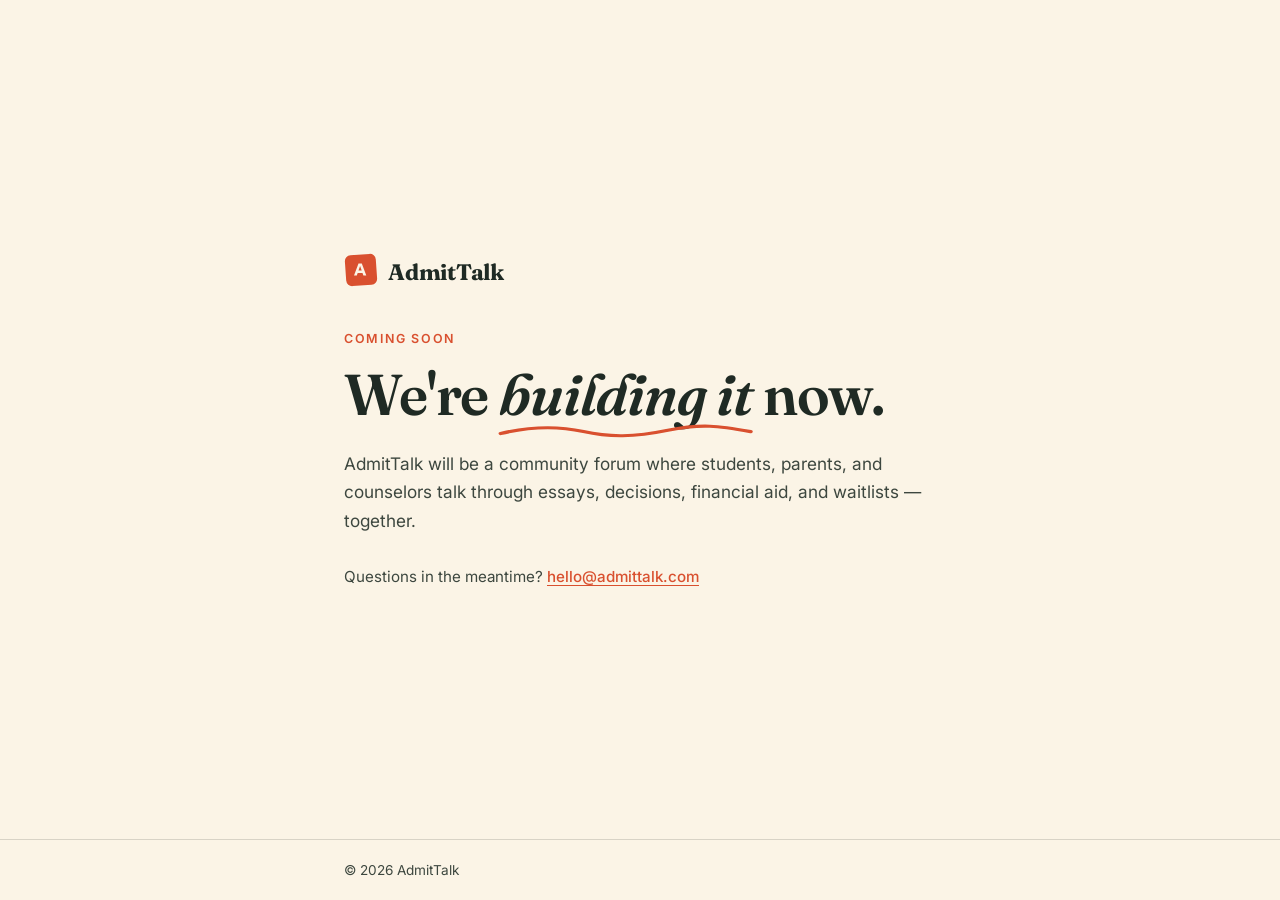
==== public/index.html @ 52e2b7b3 "Move deployable files into public/ Keeps README.md and any future notes out of the published site. C" ====
<!DOCTYPE html>
<html lang="en">
<head>
<meta charset="UTF-8">
<meta name="viewport" content="width=device-width, initial-scale=1.0">
<title>AdmitTalk — Coming soon</title>
<meta name="description" content="AdmitTalk is a community forum where students, parents, and counselors talk through essays, decisions, financial aid, and waitlists — together. Launching soon.">
<meta name="robots" content="noindex">
<link rel="canonical" href="https://admittalk.com/">

<meta property="og:type" content="website">
<meta property="og:url" content="https://admittalk.com/">
<meta property="og:title" content="AdmitTalk — Coming soon">
<meta property="og:description" content="A community forum where students, parents, and counselors talk through essays, decisions, financial aid, and waitlists — together.">
<meta property="og:site_name" content="AdmitTalk">
<meta name="twitter:card" content="summary_large_image">
<meta name="twitter:title" content="AdmitTalk — Coming soon">
<meta name="twitter:description" content="A community forum where students, parents, and counselors talk through essays, decisions, financial aid, and waitlists — together.">

<link rel="icon" href="favicon.svg" type="image/svg+xml">
<link rel="preconnect" href="https://fonts.googleapis.com">
<link rel="preconnect" href="https://fonts.gstatic.com" crossorigin>
<link href="https://fonts.googleapis.com/css2?family=Fraunces:ital,opsz,wght@0,9..144,400;0,9..144,600;0,9..144,700;1,9..144,500&family=Inter:wght@400;500;600&display=swap" rel="stylesheet">

<style>
  :root {
    --paper: #FBF4E6;
    --paper-2: #F3E7D2;
    --ink: #1F2A24;
    --ink-soft: #3D473F;
    --accent: #D9502F;
    --line: rgba(31, 42, 36, 0.16);
    --font-display: 'Fraunces', Georgia, 'Times New Roman', serif;
    --font-body: 'Inter', -apple-system, BlinkMacSystemFont, 'Segoe UI', Roboto, Helvetica, Arial, sans-serif;
  }

  @media (prefers-color-scheme: dark) {
    :root {
      --paper: #16201B;
      --paper-2: #1F2A24;
      --ink: #F3E7D2;
      --ink-soft: #C3CFC6;
      --accent: #E8663F;
      --line: rgba(243, 231, 210, 0.18);
    }
  }

  * { box-sizing: border-box; }

  html, body { height: 100%; }

  body {
    margin: 0;
    background: var(--paper);
    color: var(--ink);
    font-family: var(--font-body);
    -webkit-font-smoothing: antialiased;
    display: flex;
    flex-direction: column;
    min-height: 100vh;
  }

  .wrap {
    width: 100%;
    max-width: 640px;
    margin: 0 auto;
    padding: 0 24px;
  }

  main {
    flex: 1 0 auto;
    display: flex;
    align-items: center;
    justify-content: center;
    padding: 64px 0;
  }

  .logo {
    display: inline-flex;
    align-items: center;
    gap: 10px;
    margin-bottom: 40px;
  }

  .logo-word {
    font-family: var(--font-display);
    font-weight: 700;
    font-size: 1.4rem;
    letter-spacing: -0.01em;
  }

  .eyebrow {
    font-size: 0.78rem;
    font-weight: 600;
    letter-spacing: 0.14em;
    text-transform: uppercase;
    color: var(--accent);
    margin: 0 0 18px;
  }

  h1 {
    font-family: var(--font-display);
    font-weight: 600;
    font-size: clamp(2.4rem, 7vw, 3.6rem);
    line-height: 1.08;
    letter-spacing: -0.02em;
    margin: 0 0 24px;
  }

  .underline-wrap {
    position: relative;
    display: inline-block;
    font-style: italic;
  }

  .squiggle {
    position: absolute;
    left: 0;
    bottom: -0.18em;
    width: 100%;
    height: 0.22em;
    overflow: visible;
  }

  .lede {
    font-size: 1.08rem;
    line-height: 1.65;
    color: var(--ink-soft);
    margin: 0 0 32px;
    max-width: 34em;
  }

  .contact {
    font-size: 0.95rem;
    color: var(--ink-soft);
    margin: 0;
  }

  .contact a {
    color: var(--accent);
    font-weight: 500;
    text-underline-offset: 3px;
  }

  .contact a:hover { text-decoration: none; }

  footer {
    flex-shrink: 0;
    border-top: 1px solid var(--line);
    padding: 22px 0;
    font-size: 0.85rem;
    color: var(--ink-soft);
  }

  footer p { margin: 0; }

  @media (max-width: 520px) {
    main { padding: 48px 0; }
    .logo { margin-bottom: 32px; }
  }
</style>
</head>
<body>

<main>
  <div class="wrap">
    <span class="logo">
      <span aria-hidden="true">
        <svg width="34" height="34" viewBox="0 0 34 34" fill="none" xmlns="http://www.w3.org/2000/svg">
          <rect x="1.5" y="1.5" width="31" height="31" rx="6" transform="rotate(-4 17 17)" fill="#D9502F"/>
          <path d="M10 22.5L14.5 10.5H17.8L22.3 22.5H19.4L18.5 19.9H13.7L12.8 22.5H10ZM14.5 17.6H17.7L16.1 13L14.5 17.6Z" fill="#FBF4E6"/>
        </svg>
      </span>
      <span class="logo-word">AdmitTalk</span>
    </span>

    <p class="eyebrow">Coming soon</p>

    <h1>We're <span class="underline-wrap">building it<svg class="squiggle" viewBox="0 0 300 20" preserveAspectRatio="none" aria-hidden="true"><path d="M2 15 C 40 3, 70 3, 100 12 S 160 21, 200 10 S 260 3, 298 12" stroke="currentColor" stroke-width="5" fill="none" stroke-linecap="round" style="color: var(--accent)"/></svg></span> now.</h1>

    <p class="lede">
      AdmitTalk will be a community forum where students, parents, and counselors talk
      through essays, decisions, financial aid, and waitlists — together.
    </p>

    <p class="contact">
      Questions in the meantime? <a href="mailto:hello@admittalk.com">hello@admittalk.com</a>
    </p>
  </div>
</main>

<footer>
  <div class="wrap">
    <p>© <span id="year">2026</span> AdmitTalk</p>
  </div>
</footer>

<script>
  document.getElementById("year").textContent = new Date().getFullYear();
</script>

</body>
</html>
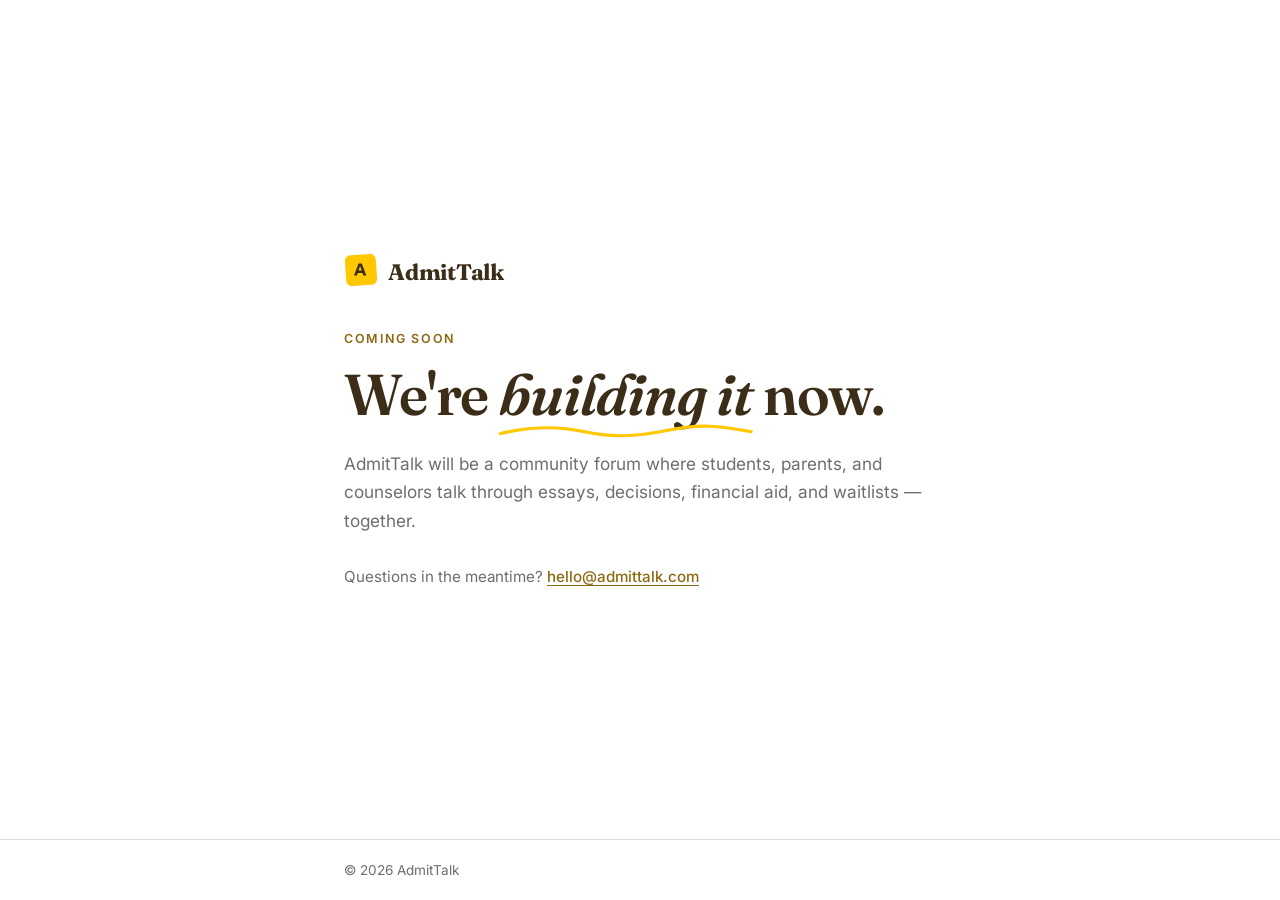
==== commit a22fc6c4: "Recolor site to match the forum palette Replace the cream/terracotta palette with the yellow, dark-b" ====
--- a/public/index.html
+++ b/public/index.html
@@ -24,24 +24,26 @@
 
 <style>
   :root {
-    --paper: #FBF4E6;
-    --paper-2: #F3E7D2;
-    --ink: #1F2A24;
-    --ink-soft: #3D473F;
-    --accent: #D9502F;
-    --line: rgba(31, 42, 36, 0.16);
+    --paper: #FFFFFF;
+    --paper-2: #FFF8E3;
+    --ink: #3B2D17;
+    --ink-soft: #6E6E6E;
+    --accent: #FFC800;
+    --accent-ink: #8C6A11;
+    --line: rgba(59, 45, 23, 0.16);
     --font-display: 'Fraunces', Georgia, 'Times New Roman', serif;
     --font-body: 'Inter', -apple-system, BlinkMacSystemFont, 'Segoe UI', Roboto, Helvetica, Arial, sans-serif;
   }
 
   @media (prefers-color-scheme: dark) {
     :root {
-      --paper: #16201B;
-      --paper-2: #1F2A24;
-      --ink: #F3E7D2;
-      --ink-soft: #C3CFC6;
-      --accent: #E8663F;
-      --line: rgba(243, 231, 210, 0.18);
+      --paper: #1A1408;
+      --paper-2: #241C0D;
+      --ink: #FFF7E4;
+      --ink-soft: #C9BFA8;
+      --accent: #FFC800;
+      --accent-ink: #F2C33D;
+      --line: rgba(255, 247, 228, 0.18);
     }
   }
 
@@ -94,7 +96,7 @@
     font-weight: 600;
     letter-spacing: 0.14em;
     text-transform: uppercase;
-    color: var(--accent);
+    color: var(--accent-ink);
     margin: 0 0 18px;
   }
 
@@ -137,7 +139,7 @@
   }
 
   .contact a {
-    color: var(--accent);
+    color: var(--accent-ink);
     font-weight: 500;
     text-underline-offset: 3px;
   }
@@ -167,8 +169,8 @@
     <span class="logo">
       <span aria-hidden="true">
         <svg width="34" height="34" viewBox="0 0 34 34" fill="none" xmlns="http://www.w3.org/2000/svg">
-          <rect x="1.5" y="1.5" width="31" height="31" rx="6" transform="rotate(-4 17 17)" fill="#D9502F"/>
-          <path d="M10 22.5L14.5 10.5H17.8L22.3 22.5H19.4L18.5 19.9H13.7L12.8 22.5H10ZM14.5 17.6H17.7L16.1 13L14.5 17.6Z" fill="#FBF4E6"/>
+          <rect x="1.5" y="1.5" width="31" height="31" rx="6" transform="rotate(-4 17 17)" fill="#FFC800"/>
+          <path d="M10 22.5L14.5 10.5H17.8L22.3 22.5H19.4L18.5 19.9H13.7L12.8 22.5H10ZM14.5 17.6H17.7L16.1 13L14.5 17.6Z" fill="#3B2D17"/>
         </svg>
       </span>
       <span class="logo-word">AdmitTalk</span>
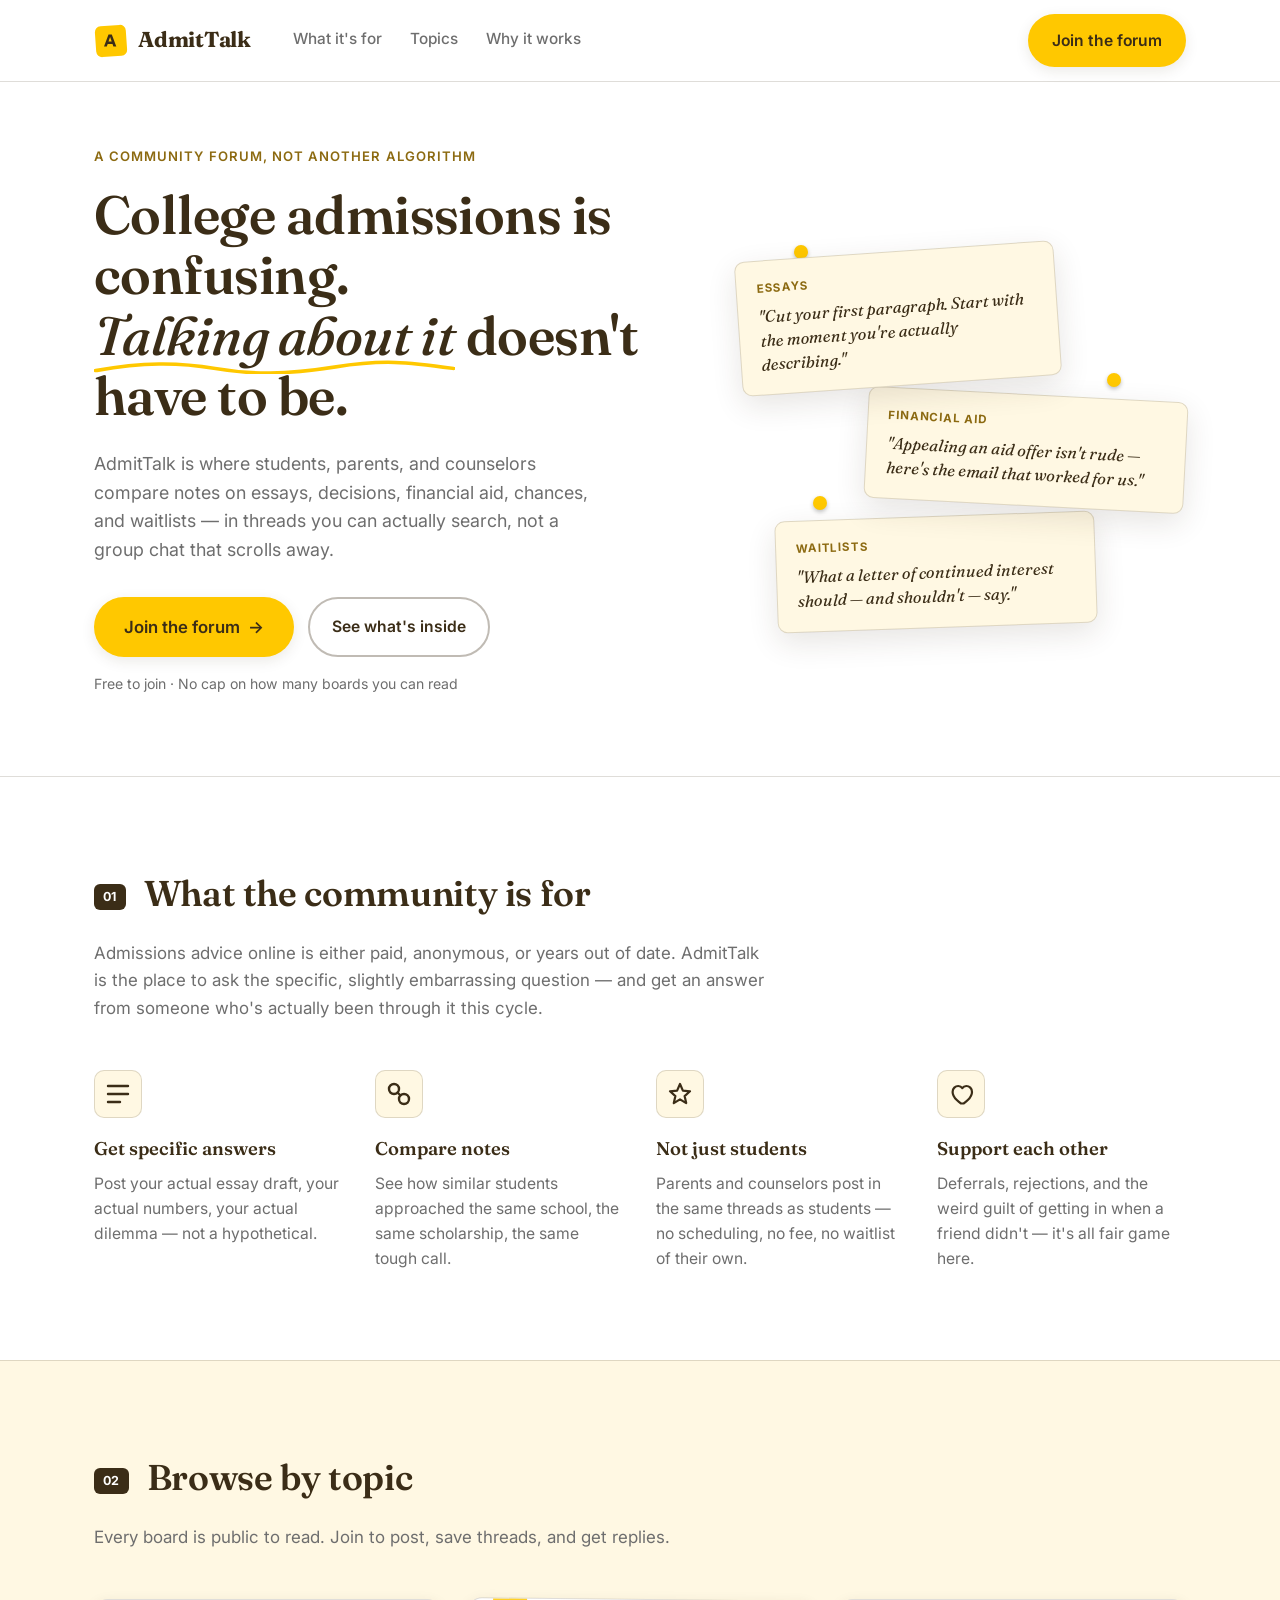
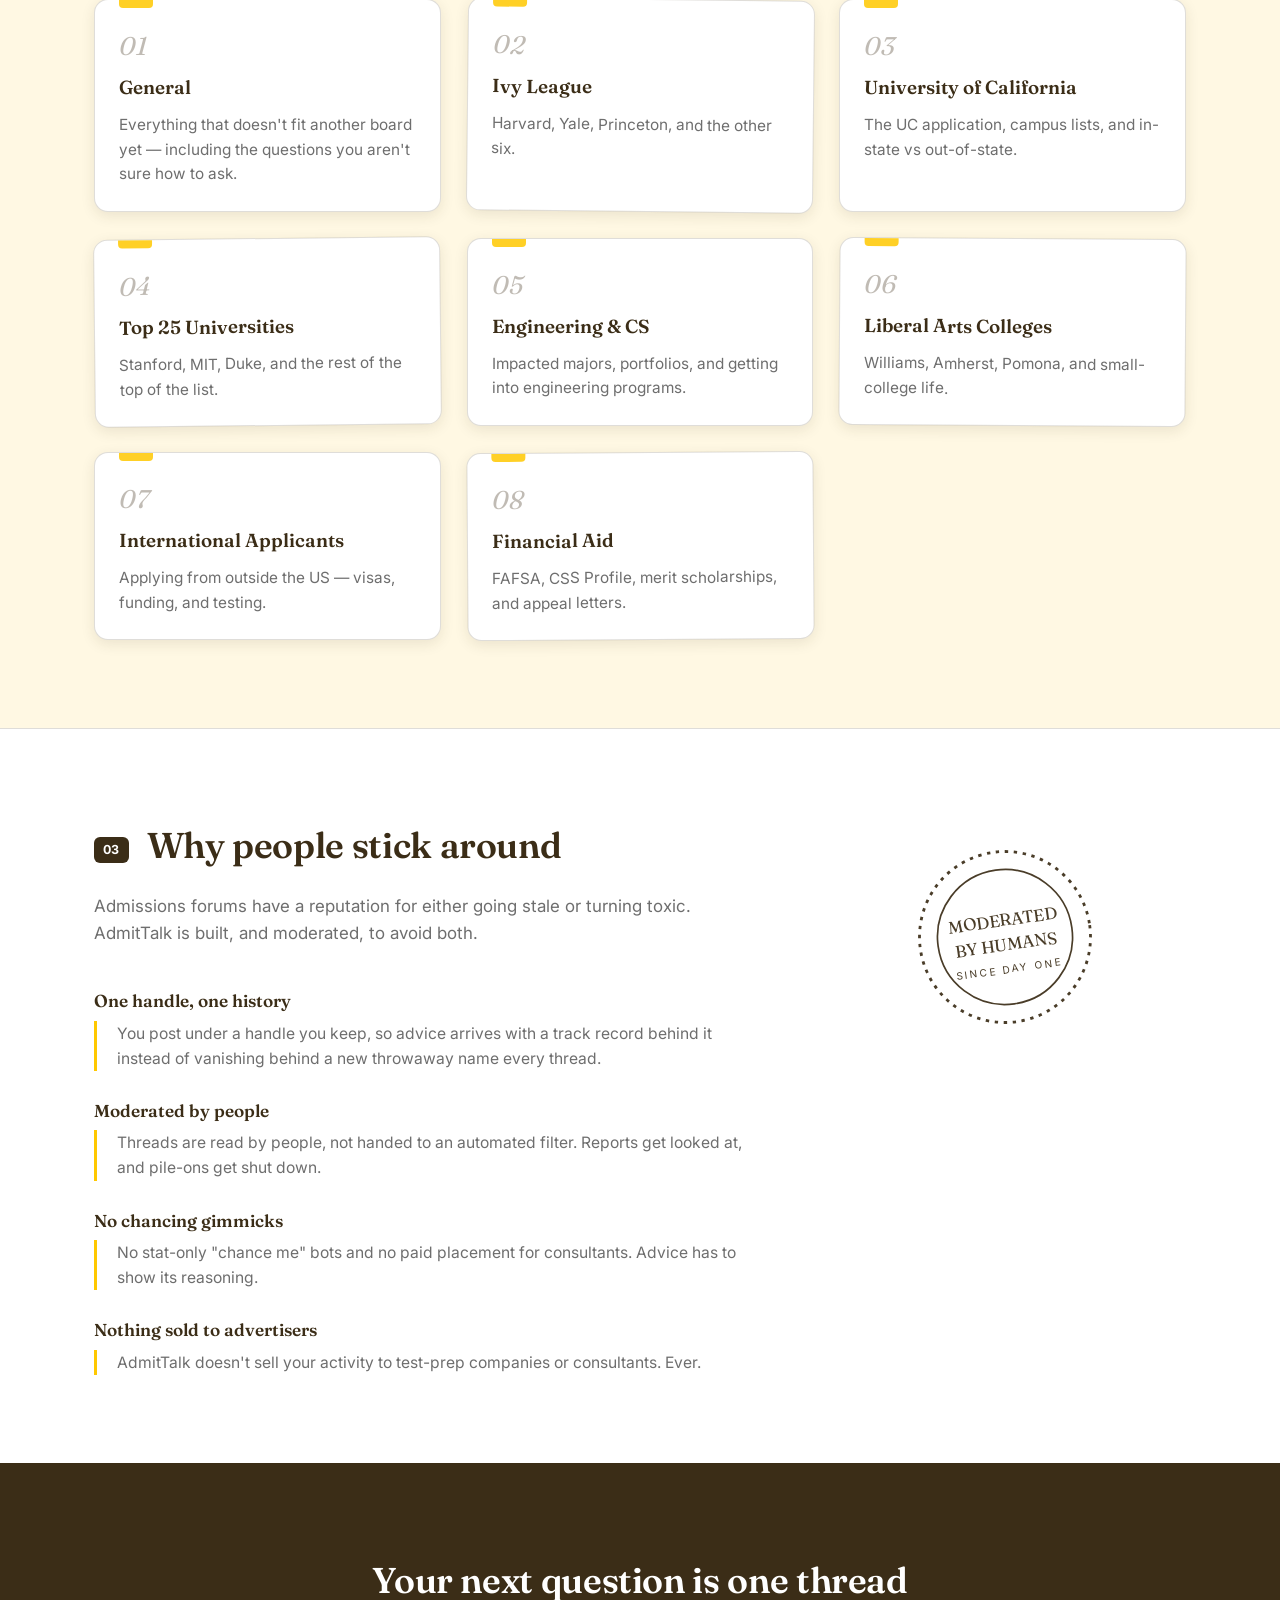
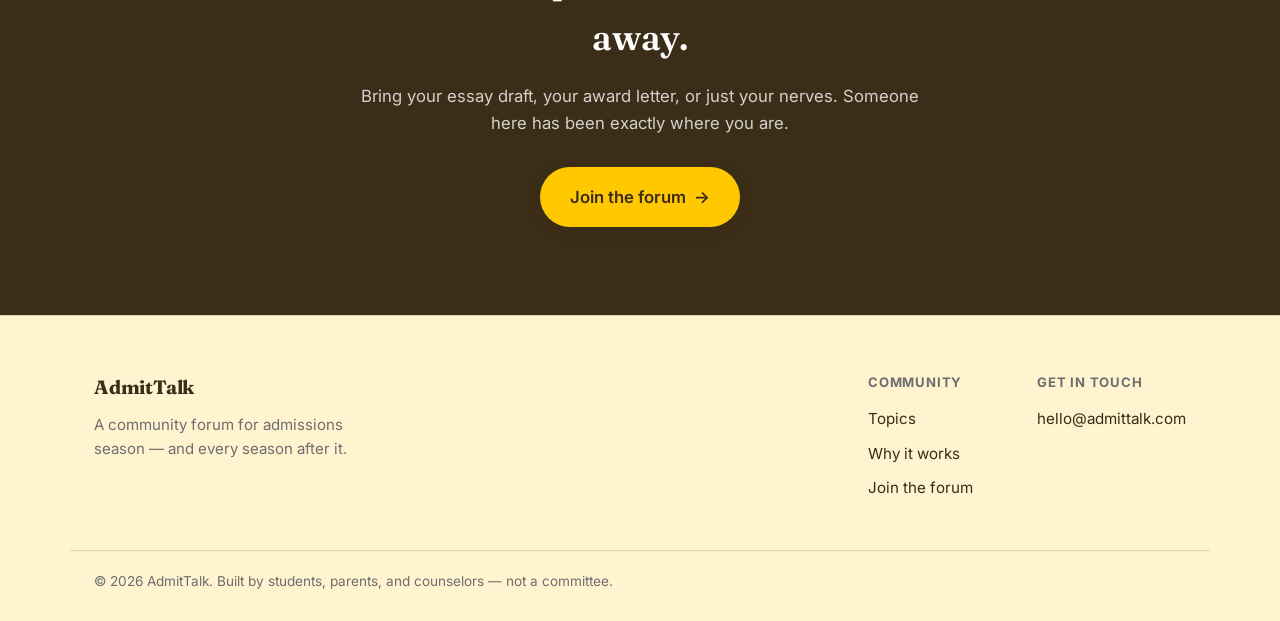
==== commit 1e689201: "Make the full landing page live in place of the placeholder Restores the hero / topics / trust / CTA" ====
--- a/public/index.html
+++ b/public/index.html
@@ -3,203 +3,274 @@
 <head>
 <meta charset="UTF-8">
 <meta name="viewport" content="width=device-width, initial-scale=1.0">
-<title>AdmitTalk — Coming soon</title>
-<meta name="description" content="AdmitTalk is a community forum where students, parents, and counselors talk through essays, decisions, financial aid, and waitlists — together. Launching soon.">
-<meta name="robots" content="noindex">
+<title>AdmitTalk — Talk it through with people who get it</title>
+<meta name="description" content="AdmitTalk is a community forum where students, parents, and counselors talk through essays, decisions, financial aid, chances, and waitlists — together.">
 <link rel="canonical" href="https://admittalk.com/">
 
 <meta property="og:type" content="website">
 <meta property="og:url" content="https://admittalk.com/">
-<meta property="og:title" content="AdmitTalk — Coming soon">
+<meta property="og:title" content="AdmitTalk — Talk it through with people who get it">
 <meta property="og:description" content="A community forum where students, parents, and counselors talk through essays, decisions, financial aid, and waitlists — together.">
 <meta property="og:site_name" content="AdmitTalk">
 <meta name="twitter:card" content="summary_large_image">
-<meta name="twitter:title" content="AdmitTalk — Coming soon">
+<meta name="twitter:title" content="AdmitTalk — Talk it through with people who get it">
 <meta name="twitter:description" content="A community forum where students, parents, and counselors talk through essays, decisions, financial aid, and waitlists — together.">
 
 <link rel="icon" href="favicon.svg" type="image/svg+xml">
 <link rel="preconnect" href="https://fonts.googleapis.com">
 <link rel="preconnect" href="https://fonts.gstatic.com" crossorigin>
-<link href="https://fonts.googleapis.com/css2?family=Fraunces:ital,opsz,wght@0,9..144,400;0,9..144,600;0,9..144,700;1,9..144,500&family=Inter:wght@400;500;600&display=swap" rel="stylesheet">
-
-<style>
-  :root {
-    --paper: #FFFFFF;
-    --paper-2: #FFF8E3;
-    --ink: #3B2D17;
-    --ink-soft: #6E6E6E;
-    --accent: #FFC800;
-    --accent-ink: #8C6A11;
-    --line: rgba(59, 45, 23, 0.16);
-    --font-display: 'Fraunces', Georgia, 'Times New Roman', serif;
-    --font-body: 'Inter', -apple-system, BlinkMacSystemFont, 'Segoe UI', Roboto, Helvetica, Arial, sans-serif;
-  }
-
-  @media (prefers-color-scheme: dark) {
-    :root {
-      --paper: #1A1408;
-      --paper-2: #241C0D;
-      --ink: #FFF7E4;
-      --ink-soft: #C9BFA8;
-      --accent: #FFC800;
-      --accent-ink: #F2C33D;
-      --line: rgba(255, 247, 228, 0.18);
-    }
-  }
-
-  * { box-sizing: border-box; }
-
-  html, body { height: 100%; }
-
-  body {
-    margin: 0;
-    background: var(--paper);
-    color: var(--ink);
-    font-family: var(--font-body);
-    -webkit-font-smoothing: antialiased;
-    display: flex;
-    flex-direction: column;
-    min-height: 100vh;
-  }
-
-  .wrap {
-    width: 100%;
-    max-width: 640px;
-    margin: 0 auto;
-    padding: 0 24px;
-  }
-
-  main {
-    flex: 1 0 auto;
-    display: flex;
-    align-items: center;
-    justify-content: center;
-    padding: 64px 0;
-  }
-
-  .logo {
-    display: inline-flex;
-    align-items: center;
-    gap: 10px;
-    margin-bottom: 40px;
-  }
-
-  .logo-word {
-    font-family: var(--font-display);
-    font-weight: 700;
-    font-size: 1.4rem;
-    letter-spacing: -0.01em;
-  }
-
-  .eyebrow {
-    font-size: 0.78rem;
-    font-weight: 600;
-    letter-spacing: 0.14em;
-    text-transform: uppercase;
-    color: var(--accent-ink);
-    margin: 0 0 18px;
-  }
-
-  h1 {
-    font-family: var(--font-display);
-    font-weight: 600;
-    font-size: clamp(2.4rem, 7vw, 3.6rem);
-    line-height: 1.08;
-    letter-spacing: -0.02em;
-    margin: 0 0 24px;
-  }
-
-  .underline-wrap {
-    position: relative;
-    display: inline-block;
-    font-style: italic;
-  }
-
-  .squiggle {
-    position: absolute;
-    left: 0;
-    bottom: -0.18em;
-    width: 100%;
-    height: 0.22em;
-    overflow: visible;
-  }
-
-  .lede {
-    font-size: 1.08rem;
-    line-height: 1.65;
-    color: var(--ink-soft);
-    margin: 0 0 32px;
-    max-width: 34em;
-  }
-
-  .contact {
-    font-size: 0.95rem;
-    color: var(--ink-soft);
-    margin: 0;
-  }
-
-  .contact a {
-    color: var(--accent-ink);
-    font-weight: 500;
-    text-underline-offset: 3px;
-  }
-
-  .contact a:hover { text-decoration: none; }
-
-  footer {
-    flex-shrink: 0;
-    border-top: 1px solid var(--line);
-    padding: 22px 0;
-    font-size: 0.85rem;
-    color: var(--ink-soft);
-  }
-
-  footer p { margin: 0; }
-
-  @media (max-width: 520px) {
-    main { padding: 48px 0; }
-    .logo { margin-bottom: 32px; }
-  }
-</style>
+<link href="https://fonts.googleapis.com/css2?family=Fraunces:ital,opsz,wght@0,9..144,400;0,9..144,600;0,9..144,700;1,9..144,500&family=Inter:wght@400;500;600;700&display=swap" rel="stylesheet">
+<link rel="stylesheet" href="styles.css">
 </head>
 <body>
 
-<main>
-  <div class="wrap">
-    <span class="logo">
-      <span aria-hidden="true">
+<a class="skip-link" href="#main">Skip to content</a>
+
+<header class="site-header">
+  <div class="wrap header-inner">
+    <a class="logo" href="#top" aria-label="AdmitTalk home">
+      <span class="logo-mark" aria-hidden="true">
         <svg width="34" height="34" viewBox="0 0 34 34" fill="none" xmlns="http://www.w3.org/2000/svg">
           <rect x="1.5" y="1.5" width="31" height="31" rx="6" transform="rotate(-4 17 17)" fill="#FFC800"/>
           <path d="M10 22.5L14.5 10.5H17.8L22.3 22.5H19.4L18.5 19.9H13.7L12.8 22.5H10ZM14.5 17.6H17.7L16.1 13L14.5 17.6Z" fill="#3B2D17"/>
         </svg>
       </span>
       <span class="logo-word">AdmitTalk</span>
-    </span>
-
-    <p class="eyebrow">Coming soon</p>
-
-    <h1>We're <span class="underline-wrap">building it<svg class="squiggle" viewBox="0 0 300 20" preserveAspectRatio="none" aria-hidden="true"><path d="M2 15 C 40 3, 70 3, 100 12 S 160 21, 200 10 S 260 3, 298 12" stroke="currentColor" stroke-width="5" fill="none" stroke-linecap="round" style="color: var(--accent)"/></svg></span> now.</h1>
-
-    <p class="lede">
-      AdmitTalk will be a community forum where students, parents, and counselors talk
-      through essays, decisions, financial aid, and waitlists — together.
-    </p>
-
-    <p class="contact">
-      Questions in the meantime? <a href="mailto:hello@admittalk.com">hello@admittalk.com</a>
-    </p>
-  </div>
+    </a>
+
+    <nav class="site-nav" aria-label="Primary">
+      <a href="#what">What it's for</a>
+      <a href="#topics">Topics</a>
+      <a href="#trust">Why it works</a>
+    </nav>
+
+    <a class="btn btn-primary btn-header" href="https://forum.admittalk.com">Join the forum</a>
+
+    <button class="nav-toggle" type="button" aria-expanded="false" aria-controls="mobile-nav" aria-label="Open menu">
+      <span></span><span></span><span></span>
+    </button>
+  </div>
+
+  <div id="mobile-nav" class="mobile-nav" hidden>
+    <a href="#what">What it's for</a>
+    <a href="#topics">Topics</a>
+    <a href="#trust">Why it works</a>
+    <a class="btn btn-primary" href="https://forum.admittalk.com">Join the forum</a>
+  </div>
+</header>
+
+<main id="main">
+
+  <section id="top" class="hero">
+    <div class="wrap hero-inner">
+      <div class="hero-copy">
+        <p class="eyebrow">A community forum, not another algorithm</p>
+        <h1>
+          College admissions is confusing.
+          <span class="underline-wrap">Talking about it<svg class="squiggle" viewBox="0 0 300 20" preserveAspectRatio="none" aria-hidden="true"><path d="M2 15 C 40 3, 70 3, 100 12 S 160 21, 200 10 S 260 3, 298 12" style="color: var(--accent)" stroke="currentColor" stroke-width="5" fill="none" stroke-linecap="round"/></svg></span>
+          doesn't have to be.
+        </h1>
+        <p class="hero-sub">
+          AdmitTalk is where students, parents, and counselors compare notes on essays, decisions, financial aid,
+          chances, and waitlists — in threads you can actually search, not a group chat that scrolls away.
+        </p>
+        <div class="hero-ctas">
+          <a class="btn btn-primary btn-large" href="https://forum.admittalk.com">Join the forum <span aria-hidden="true">→</span></a>
+          <a class="btn btn-ghost" href="#what">See what's inside</a>
+        </div>
+        <p class="hero-note">Free to join · No cap on how many boards you can read</p>
+      </div>
+
+      <div class="hero-board" aria-hidden="true">
+        <div class="card card-a">
+          <p class="card-kicker">Essays</p>
+          <p class="card-line">"Cut your first paragraph. Start with the moment you're actually describing."</p>
+        </div>
+        <div class="card card-b">
+          <p class="card-kicker">Financial Aid</p>
+          <p class="card-line">"Appealing an aid offer isn't rude — here's the email that worked for us."</p>
+        </div>
+        <div class="card card-c">
+          <p class="card-kicker">Waitlists</p>
+          <p class="card-line">"What a letter of continued interest should — and shouldn't — say."</p>
+        </div>
+        <span class="pin pin-a"></span>
+        <span class="pin pin-b"></span>
+        <span class="pin pin-c"></span>
+      </div>
+    </div>
+  </section>
+
+  <section id="what" class="section what">
+    <div class="wrap">
+      <h2><span class="tag">01</span> What the community is for</h2>
+      <p class="section-lede">
+        Admissions advice online is either paid, anonymous, or years out of date. AdmitTalk is the place to ask
+        the specific, slightly embarrassing question — and get an answer from someone who's actually been
+        through it this cycle.
+      </p>
+
+      <div class="grid grid-4">
+        <div class="feature">
+          <div class="feature-icon" aria-hidden="true">
+            <svg width="28" height="28" viewBox="0 0 28 28" fill="none"><path d="M4 6h20M4 14h20M4 22h12" stroke="currentColor" stroke-width="2.4" stroke-linecap="round"/></svg>
+          </div>
+          <h3>Get specific answers</h3>
+          <p>Post your actual essay draft, your actual numbers, your actual dilemma — not a hypothetical.</p>
+        </div>
+        <div class="feature">
+          <div class="feature-icon" aria-hidden="true">
+            <svg width="28" height="28" viewBox="0 0 28 28" fill="none"><circle cx="9" cy="9" r="5" stroke="currentColor" stroke-width="2.4"/><circle cx="19" cy="19" r="5" stroke="currentColor" stroke-width="2.4"/><path d="M12.5 12.5l3 3" stroke="currentColor" stroke-width="2.4" stroke-linecap="round"/></svg>
+          </div>
+          <h3>Compare notes</h3>
+          <p>See how similar students approached the same school, the same scholarship, the same tough call.</p>
+        </div>
+        <div class="feature">
+          <div class="feature-icon" aria-hidden="true">
+            <svg width="28" height="28" viewBox="0 0 28 28" fill="none"><path d="M14 4l2.9 6.6 7.1.7-5.4 4.8 1.6 7-6.2-3.7-6.2 3.7 1.6-7-5.4-4.8 7.1-.7L14 4z" stroke="currentColor" stroke-width="2.2" stroke-linejoin="round"/></svg>
+          </div>
+          <h3>Not just students</h3>
+          <p>Parents and counselors post in the same threads as students — no scheduling, no fee, no waitlist of their own.</p>
+        </div>
+        <div class="feature">
+          <div class="feature-icon" aria-hidden="true">
+            <svg width="28" height="28" viewBox="0 0 28 28" fill="none"><path d="M14 23.5S5.6 18.2 5.6 11.9C5.6 8.4 8.3 6 11.3 6c1.6 0 3.1.8 4 2.1.9-1.3 2.4-2.1 4-2.1 3 0 5.7 2.4 5.7 5.9 0 6.3-8.4 11.6-8.4 11.6z" stroke="currentColor" stroke-width="2.2" stroke-linejoin="round"/></svg>
+          </div>
+          <h3>Support each other</h3>
+          <p>Deferrals, rejections, and the weird guilt of getting in when a friend didn't — it's all fair game here.</p>
+        </div>
+      </div>
+    </div>
+  </section>
+
+  <section id="topics" class="section topics">
+    <div class="wrap">
+      <h2><span class="tag">02</span> Browse by topic</h2>
+      <p class="section-lede">Every board is public to read. Join to post, save threads, and get replies.</p>
+
+      <ul class="topic-grid">
+        <li class="topic-card topic-1">
+          <span class="topic-num">01</span>
+          <h3>General</h3>
+          <p>Everything that doesn&#39;t fit another board yet — including the questions you aren&#39;t sure how to ask.</p>
+        </li>
+        <li class="topic-card topic-2">
+          <span class="topic-num">02</span>
+          <h3>Ivy League</h3>
+          <p>Harvard, Yale, Princeton, and the other six.</p>
+        </li>
+        <li class="topic-card topic-3">
+          <span class="topic-num">03</span>
+          <h3>University of California</h3>
+          <p>The UC application, campus lists, and in-state vs out-of-state.</p>
+        </li>
+        <li class="topic-card topic-4">
+          <span class="topic-num">04</span>
+          <h3>Top 25 Universities</h3>
+          <p>Stanford, MIT, Duke, and the rest of the top of the list.</p>
+        </li>
+        <li class="topic-card topic-5">
+          <span class="topic-num">05</span>
+          <h3>Engineering &amp; CS</h3>
+          <p>Impacted majors, portfolios, and getting into engineering programs.</p>
+        </li>
+        <li class="topic-card topic-6">
+          <span class="topic-num">06</span>
+          <h3>Liberal Arts Colleges</h3>
+          <p>Williams, Amherst, Pomona, and small-college life.</p>
+        </li>
+        <li class="topic-card topic-7">
+          <span class="topic-num">07</span>
+          <h3>International Applicants</h3>
+          <p>Applying from outside the US — visas, funding, and testing.</p>
+        </li>
+        <li class="topic-card topic-8">
+          <span class="topic-num">08</span>
+          <h3>Financial Aid</h3>
+          <p>FAFSA, CSS Profile, merit scholarships, and appeal letters.</p>
+        </li>
+      </ul>
+    </div>
+  </section>
+
+  <section id="trust" class="section trust">
+    <div class="wrap trust-inner">
+      <div class="trust-copy">
+        <h2><span class="tag">03</span> Why people stick around</h2>
+        <p class="section-lede">
+          Admissions forums have a reputation for either going stale or turning toxic. AdmitTalk is built,
+          and moderated, to avoid both.
+        </p>
+
+        <dl class="trust-list">
+          <div class="trust-item">
+            <dt>One handle, one history</dt>
+            <dd>You post under a handle you keep, so advice arrives with a track record behind it instead of vanishing behind a new throwaway name every thread.</dd>
+          </div>
+          <div class="trust-item">
+            <dt>Moderated by people</dt>
+            <dd>Threads are read by people, not handed to an automated filter. Reports get looked at, and pile-ons get shut down.</dd>
+          </div>
+          <div class="trust-item">
+            <dt>No chancing gimmicks</dt>
+            <dd>No stat-only "chance me" bots and no paid placement for consultants. Advice has to show its reasoning.</dd>
+          </div>
+          <div class="trust-item">
+            <dt>Nothing sold to advertisers</dt>
+            <dd>AdmitTalk doesn't sell your activity to test-prep companies or consultants. Ever.</dd>
+          </div>
+        </dl>
+      </div>
+
+      <div class="trust-visual" aria-hidden="true">
+        <div class="stamp">
+          <svg viewBox="0 0 160 160" width="180" height="180">
+            <circle cx="80" cy="80" r="76" fill="none" stroke="currentColor" stroke-width="2.5" stroke-dasharray="3 5"/>
+            <circle cx="80" cy="80" r="60" fill="none" stroke="currentColor" stroke-width="1.5"/>
+            <text x="80" y="70" text-anchor="middle" font-family="Fraunces, serif" font-size="15" fill="currentColor">MODERATED</text>
+            <text x="80" y="92" text-anchor="middle" font-family="Fraunces, serif" font-size="15" fill="currentColor">BY HUMANS</text>
+            <text x="80" y="112" text-anchor="middle" font-family="Inter, sans-serif" font-size="9" letter-spacing="2" fill="currentColor">SINCE DAY ONE</text>
+          </svg>
+        </div>
+      </div>
+    </div>
+  </section>
+
+  <section class="section cta-band">
+    <div class="wrap cta-inner">
+      <h2>Your next question is one thread away.</h2>
+      <p>Bring your essay draft, your award letter, or just your nerves. Someone here has been exactly where you are.</p>
+      <a class="btn btn-primary btn-large" href="https://forum.admittalk.com">Join the forum <span aria-hidden="true">→</span></a>
+    </div>
+  </section>
+
 </main>
 
-<footer>
-  <div class="wrap">
-    <p>© <span id="year">2026</span> AdmitTalk</p>
+<footer class="site-footer">
+  <div class="wrap footer-inner">
+    <div class="footer-brand">
+      <span class="logo-word footer-logo">AdmitTalk</span>
+      <p>A community forum for admissions season — and every season after it.</p>
+    </div>
+
+    <nav class="footer-nav" aria-label="Footer">
+      <div class="footer-col">
+        <h4>Community</h4>
+        <a href="#topics">Topics</a>
+        <a href="#trust">Why it works</a>
+        <a href="https://forum.admittalk.com">Join the forum</a>
+      </div>
+      <div class="footer-col">
+        <h4>Get in touch</h4>
+        <a href="mailto:hello@admittalk.com">hello@admittalk.com</a>
+      </div>
+    </nav>
+  </div>
+  <div class="wrap footer-bottom">
+    <p>© <span id="year">2026</span> AdmitTalk. Built by students, parents, and counselors — not a committee.</p>
   </div>
 </footer>
 
-<script>
-  document.getElementById("year").textContent = new Date().getFullYear();
-</script>
-
+<script src="script.js"></script>
 </body>
 </html>
--- a/public/styles.css
+++ b/public/styles.css
@@ -0,0 +1,610 @@
+/* ============================================
+   AdmitTalk — Design tokens
+   ============================================ */
+:root {
+  --paper: #FFFFFF;
+  --paper-2: #FFF8E3;
+  --paper-3: #FFF3D0;
+  --ink: #3B2D17;
+  --ink-soft: #6E6E6E;
+  --accent: #FFC800;
+  --accent-dark: #E8B100;
+  --accent-ink: #8C6A11;
+  --on-accent: #3B2D17;
+  --accent-2: #2E6B4F;
+  --line: rgba(59, 45, 23, 0.16);
+  --line-strong: rgba(59, 45, 23, 0.32);
+  --shadow: 0 10px 30px rgba(59, 45, 23, 0.12);
+  --shadow-sm: 0 4px 14px rgba(59, 45, 23, 0.10);
+  --radius: 14px;
+  --font-display: 'Fraunces', Georgia, 'Times New Roman', serif;
+  --font-body: 'Inter', -apple-system, BlinkMacSystemFont, 'Segoe UI', sans-serif;
+  --wrap: 1140px;
+  color-scheme: light;
+}
+
+@media (prefers-color-scheme: dark) {
+  :root {
+    --paper: #1A1408;
+    --paper-2: #241C0D;
+    --paper-3: #2E2412;
+    --ink: #FFF7E4;
+    --ink-soft: #C9BFA8;
+    --accent: #FFC800;
+    --accent-dark: #FFD64D;
+    --accent-ink: #F2C33D;
+    --on-accent: #3B2D17;
+    --accent-2: #6FA786;
+    --line: rgba(255, 247, 228, 0.16);
+    --line-strong: rgba(255, 247, 228, 0.30);
+    --shadow: 0 10px 30px rgba(0, 0, 0, 0.45);
+    --shadow-sm: 0 4px 14px rgba(0, 0, 0, 0.35);
+    color-scheme: dark;
+  }
+}
+
+/* ============================================
+   Reset
+   ============================================ */
+*, *::before, *::after { box-sizing: border-box; }
+html { -webkit-text-size-adjust: 100%; }
+body {
+  margin: 0;
+  background: var(--paper);
+  color: var(--ink);
+  font-family: var(--font-body);
+  font-size: 17px;
+  line-height: 1.6;
+  -webkit-font-smoothing: antialiased;
+}
+img, svg { display: block; max-width: 100%; }
+a { color: inherit; }
+h1, h2, h3, h4, p, dl, dd { margin: 0; }
+ul { margin: 0; padding: 0; list-style: none; }
+button { font: inherit; }
+
+@media (prefers-reduced-motion: reduce) {
+  *, *::before, *::after {
+    animation-duration: 0.001ms !important;
+    animation-iteration-count: 1 !important;
+    transition-duration: 0.001ms !important;
+    scroll-behavior: auto !important;
+  }
+}
+
+.wrap {
+  max-width: var(--wrap);
+  margin: 0 auto;
+  padding: 0 24px;
+}
+
+.skip-link {
+  position: absolute;
+  left: -9999px;
+  top: 0;
+  background: var(--ink);
+  color: var(--paper);
+  padding: 12px 18px;
+  border-radius: 0 0 8px 0;
+  z-index: 100;
+  font-weight: 600;
+}
+.skip-link:focus {
+  left: 0;
+}
+
+:focus-visible {
+  outline: 3px solid var(--accent);
+  outline-offset: 3px;
+}
+
+/* ============================================
+   Buttons
+   ============================================ */
+.btn {
+  display: inline-flex;
+  align-items: center;
+  gap: 8px;
+  font-family: var(--font-body);
+  font-weight: 600;
+  font-size: 0.98rem;
+  text-decoration: none;
+  padding: 12px 22px;
+  border-radius: 999px;
+  border: 2px solid transparent;
+  transition: transform 0.15s ease, box-shadow 0.15s ease, background 0.15s ease;
+  white-space: nowrap;
+}
+.btn-primary {
+  background: var(--accent);
+  color: var(--on-accent);
+  box-shadow: var(--shadow-sm);
+}
+.btn-primary:hover {
+  background: var(--accent-dark);
+  transform: translateY(-1px);
+}
+.btn-ghost {
+  background: transparent;
+  border-color: var(--line-strong);
+  color: var(--ink);
+}
+.btn-ghost:hover {
+  border-color: var(--ink);
+}
+.btn-large {
+  padding: 15px 28px;
+  font-size: 1.05rem;
+}
+.btn-header {
+  margin-left: auto;
+}
+
+/* ============================================
+   Header
+   ============================================ */
+.site-header {
+  position: sticky;
+  top: 0;
+  z-index: 50;
+  background: color-mix(in srgb, var(--paper) 88%, transparent);
+  backdrop-filter: blur(8px);
+  border-bottom: 1px solid var(--line);
+}
+.header-inner {
+  display: flex;
+  align-items: center;
+  gap: 28px;
+  padding-top: 14px;
+  padding-bottom: 14px;
+}
+.logo {
+  display: flex;
+  align-items: center;
+  gap: 10px;
+  text-decoration: none;
+}
+.logo-word {
+  font-family: var(--font-display);
+  font-weight: 700;
+  font-size: 1.35rem;
+  letter-spacing: -0.01em;
+  color: var(--ink);
+}
+.site-nav {
+  display: flex;
+  gap: 24px;
+  margin-left: 12px;
+}
+.site-nav a {
+  text-decoration: none;
+  font-weight: 500;
+  font-size: 0.96rem;
+  color: var(--ink-soft);
+  padding: 6px 2px;
+  border-bottom: 2px solid transparent;
+}
+.site-nav a:hover {
+  color: var(--ink);
+  border-color: var(--accent);
+}
+
+.nav-toggle {
+  display: none;
+  margin-left: auto;
+  background: none;
+  border: none;
+  width: 40px;
+  height: 40px;
+  border-radius: 8px;
+  padding: 0;
+  cursor: pointer;
+  flex-direction: column;
+  align-items: center;
+  justify-content: center;
+  gap: 5px;
+}
+.nav-toggle:hover { background: var(--paper-2); }
+.nav-toggle span {
+  display: block;
+  width: 20px;
+  height: 2px;
+  background: var(--ink);
+  border-radius: 2px;
+}
+
+.mobile-nav {
+  display: flex;
+  flex-direction: column;
+  gap: 4px;
+  padding: 8px 24px 20px;
+  border-top: 1px solid var(--line);
+}
+.mobile-nav[hidden] {
+  display: none;
+}
+.mobile-nav a {
+  text-decoration: none;
+  color: var(--ink);
+  font-weight: 500;
+  padding: 12px 4px;
+  border-bottom: 1px solid var(--line);
+}
+.mobile-nav .btn {
+  justify-content: center;
+  margin-top: 10px;
+}
+
+@media (max-width: 780px) {
+  .site-nav, .btn-header { display: none; }
+  .nav-toggle { display: flex; }
+}
+
+/* ============================================
+   Hero
+   ============================================ */
+.hero {
+  padding: 64px 0 80px;
+  overflow: hidden;
+}
+.hero-inner {
+  display: grid;
+  grid-template-columns: 1.1fr 0.9fr;
+  gap: 56px;
+  align-items: center;
+}
+.eyebrow {
+  font-weight: 600;
+  color: var(--accent-ink);
+  text-transform: uppercase;
+  letter-spacing: 0.08em;
+  font-size: 0.82rem;
+  margin-bottom: 18px;
+}
+.hero h1 {
+  font-family: var(--font-display);
+  font-weight: 600;
+  font-size: clamp(2.2rem, 4.2vw, 3.4rem);
+  line-height: 1.12;
+  letter-spacing: -0.01em;
+  color: var(--ink);
+}
+.underline-wrap {
+  position: relative;
+  display: inline-block;
+  font-style: italic;
+  font-weight: 500;
+}
+.squiggle {
+  position: absolute;
+  left: 0;
+  bottom: -8px;
+  width: 100%;
+  height: 14px;
+}
+.hero-sub {
+  margin-top: 24px;
+  font-size: 1.12rem;
+  color: var(--ink-soft);
+  max-width: 46ch;
+}
+.hero-ctas {
+  display: flex;
+  flex-wrap: wrap;
+  gap: 14px;
+  margin-top: 32px;
+}
+.hero-note {
+  margin-top: 16px;
+  font-size: 0.88rem;
+  color: var(--ink-soft);
+}
+
+.hero-board {
+  position: relative;
+  min-height: 340px;
+}
+.card {
+  position: absolute;
+  width: 78%;
+  max-width: 320px;
+  background: var(--paper-2);
+  border: 1px solid var(--line);
+  border-radius: 10px;
+  padding: 18px 20px;
+  box-shadow: var(--shadow);
+}
+.card-kicker {
+  font-family: var(--font-body);
+  font-weight: 700;
+  font-size: 0.72rem;
+  text-transform: uppercase;
+  letter-spacing: 0.07em;
+  color: var(--accent-ink);
+  margin-bottom: 8px;
+}
+.card-line {
+  font-family: var(--font-display);
+  font-size: 1.02rem;
+  font-style: italic;
+  line-height: 1.45;
+  color: var(--ink);
+}
+.card-a { top: 0; left: 4%; transform: rotate(-4deg); z-index: 3; }
+.card-b { top: 42%; right: 0; transform: rotate(3deg); z-index: 2; }
+.card-c { top: 78%; left: 12%; transform: rotate(-2deg); z-index: 1; }
+
+.pin {
+  position: absolute;
+  width: 14px;
+  height: 14px;
+  border-radius: 50%;
+  background: var(--accent);
+  box-shadow: 0 2px 4px rgba(0,0,0,0.25);
+}
+.pin-a { top: -6px; left: 16%; }
+.pin-b { top: 36%; right: 14%; }
+.pin-c { top: 72%; left: 20%; }
+
+@media (max-width: 900px) {
+  .hero-inner { grid-template-columns: 1fr; }
+  .hero-board { min-height: 300px; margin-top: 10px; }
+  .card { max-width: 280px; }
+}
+@media (max-width: 480px) {
+  .card { position: static; transform: none !important; width: 100%; margin-bottom: 14px; }
+  .hero-board { min-height: auto; display: flex; flex-direction: column; }
+  .pin { display: none; }
+}
+
+/* ============================================
+   Sections (shared)
+   ============================================ */
+.section {
+  padding: 88px 0;
+  border-top: 1px solid var(--line);
+}
+.tag {
+  display: inline-block;
+  font-family: var(--font-body);
+  font-size: 0.78rem;
+  font-weight: 700;
+  color: var(--paper);
+  background: var(--ink);
+  border-radius: 6px;
+  padding: 3px 9px;
+  margin-right: 10px;
+  vertical-align: middle;
+  letter-spacing: 0.04em;
+}
+.section h2 {
+  font-family: var(--font-display);
+  font-weight: 600;
+  font-size: clamp(1.7rem, 2.8vw, 2.3rem);
+  letter-spacing: -0.01em;
+}
+.section-lede {
+  margin-top: 18px;
+  max-width: 62ch;
+  font-size: 1.06rem;
+  color: var(--ink-soft);
+}
+
+/* What section */
+.grid-4 {
+  margin-top: 48px;
+  display: grid;
+  grid-template-columns: repeat(4, 1fr);
+  gap: 32px;
+}
+.feature h3 {
+  font-family: var(--font-display);
+  font-size: 1.15rem;
+  font-weight: 600;
+  margin: 16px 0 8px;
+}
+.feature p {
+  color: var(--ink-soft);
+  font-size: 0.98rem;
+}
+.feature-icon {
+  width: 48px;
+  height: 48px;
+  border-radius: 10px;
+  background: var(--paper-2);
+  border: 1px solid var(--line);
+  display: flex;
+  align-items: center;
+  justify-content: center;
+}
+@media (max-width: 900px) {
+  .grid-4 { grid-template-columns: repeat(2, 1fr); }
+}
+@media (max-width: 540px) {
+  .grid-4 { grid-template-columns: 1fr; }
+}
+
+/* ============================================
+   Topics — index-card grid
+   ============================================ */
+.topics {
+  background: var(--paper-2);
+}
+.topic-grid {
+  margin-top: 48px;
+  display: grid;
+  grid-template-columns: repeat(3, 1fr);
+  gap: 26px;
+}
+.topic-card {
+  position: relative;
+  background: var(--paper);
+  border: 1px solid var(--line);
+  border-radius: var(--radius);
+  padding: 26px 24px 24px;
+  box-shadow: var(--shadow-sm);
+  transition: transform 0.18s ease, box-shadow 0.18s ease;
+}
+.topic-card:hover {
+  transform: translateY(-4px);
+  box-shadow: var(--shadow);
+}
+.topic-card::before {
+  content: "";
+  position: absolute;
+  top: 0; left: 24px;
+  width: 34px;
+  height: 8px;
+  background: var(--accent);
+  border-radius: 0 0 4px 4px;
+  opacity: 0.85;
+}
+.topic-num {
+  font-family: var(--font-display);
+  font-style: italic;
+  color: var(--line-strong);
+  font-size: 1.6rem;
+  display: block;
+  margin-bottom: 6px;
+}
+.topic-card h3 {
+  font-family: var(--font-display);
+  font-weight: 600;
+  font-size: 1.18rem;
+  margin-bottom: 10px;
+}
+.topic-card p {
+  color: var(--ink-soft);
+  font-size: 0.96rem;
+}
+.topic-2 { transform: rotate(0.6deg); }
+.topic-4 { transform: rotate(-0.6deg); }
+.topic-6 { transform: rotate(0.4deg); }
+.topic-8 { transform: rotate(-0.4deg); }
+
+@media (max-width: 900px) {
+  .topic-grid { grid-template-columns: repeat(2, 1fr); }
+}
+@media (max-width: 560px) {
+  .topic-grid { grid-template-columns: 1fr; }
+  .topic-card, .topic-2, .topic-4, .topic-6, .topic-8 { transform: none; }
+}
+
+/* ============================================
+   Trust
+   ============================================ */
+.trust-inner {
+  display: grid;
+  grid-template-columns: 1.3fr 0.7fr;
+  gap: 56px;
+  align-items: start;
+}
+.trust-list {
+  margin-top: 40px;
+  display: grid;
+  gap: 26px;
+}
+.trust-item dt {
+  font-family: var(--font-display);
+  font-weight: 600;
+  font-size: 1.08rem;
+  margin-bottom: 6px;
+}
+.trust-item dd {
+  margin: 0;
+  color: var(--ink-soft);
+  font-size: 0.98rem;
+  padding-left: 20px;
+  border-left: 3px solid var(--accent);
+}
+.trust-visual {
+  display: flex;
+  justify-content: center;
+  padding-top: 30px;
+}
+.stamp {
+  transform: rotate(-8deg);
+  opacity: 0.92;
+}
+
+@media (max-width: 860px) {
+  .trust-inner { grid-template-columns: 1fr; }
+  .trust-visual { display: none; }
+}
+
+/* ============================================
+   CTA band
+   ============================================ */
+.cta-band {
+  background: var(--ink);
+  color: var(--paper);
+  text-align: center;
+}
+.cta-inner {
+  max-width: 640px;
+}
+.cta-band h2 {
+  color: var(--paper);
+}
+.cta-band p {
+  margin-top: 16px;
+  color: color-mix(in srgb, var(--paper) 78%, transparent);
+  font-size: 1.05rem;
+}
+.cta-band .btn {
+  margin-top: 30px;
+}
+
+/* ============================================
+   Footer
+   ============================================ */
+.site-footer {
+  background: var(--paper-3);
+  border-top: 1px solid var(--line);
+  padding-top: 56px;
+}
+.footer-inner {
+  display: flex;
+  flex-wrap: wrap;
+  justify-content: space-between;
+  gap: 40px;
+  padding-bottom: 40px;
+}
+.footer-brand p {
+  margin-top: 10px;
+  max-width: 32ch;
+  color: var(--ink-soft);
+  font-size: 0.94rem;
+}
+.footer-logo { font-size: 1.2rem; }
+.footer-nav {
+  display: flex;
+  gap: 64px;
+}
+.footer-col h4 {
+  font-size: 0.82rem;
+  text-transform: uppercase;
+  letter-spacing: 0.06em;
+  color: var(--ink-soft);
+  margin-bottom: 14px;
+}
+.footer-col a {
+  display: block;
+  text-decoration: none;
+  color: var(--ink);
+  font-size: 0.95rem;
+  margin-bottom: 10px;
+}
+.footer-col a:hover { color: var(--accent-ink); }
+.footer-bottom {
+  border-top: 1px solid var(--line);
+  padding: 20px 24px 28px;
+}
+.footer-bottom p {
+  font-size: 0.85rem;
+  color: var(--ink-soft);
+}
+
+@media (max-width: 560px) {
+  .footer-nav { gap: 36px; }
+}
